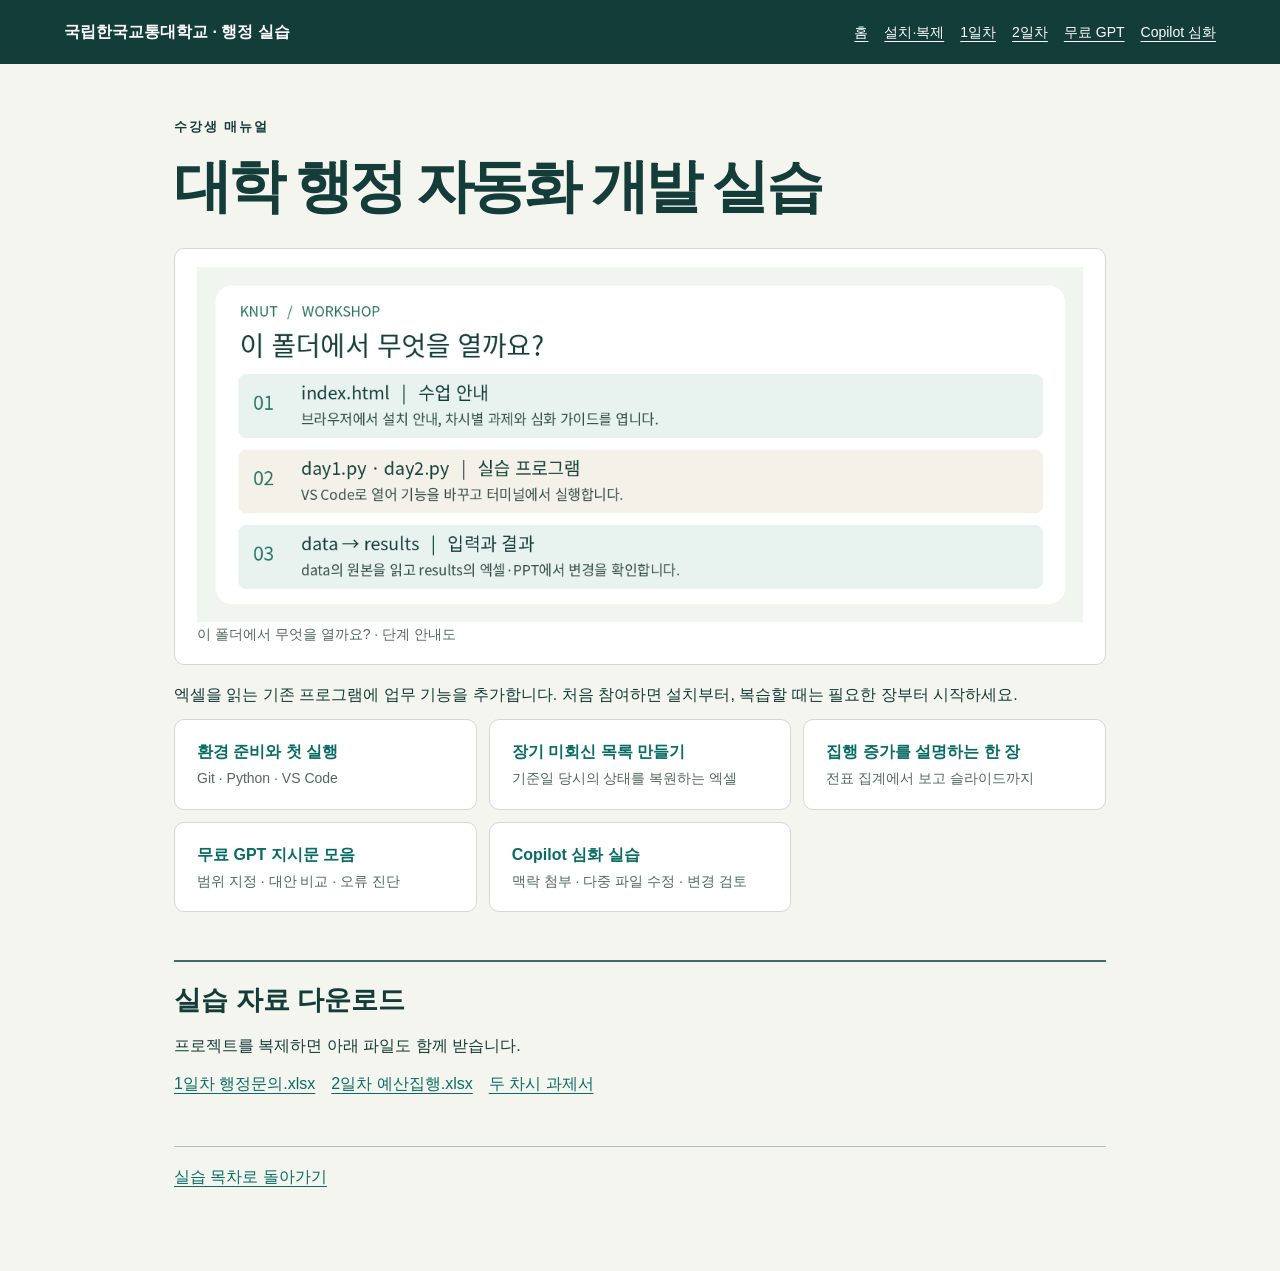
==== index.html @ 714469e1 "교통대 AI 실습 프로젝트 업로드" ====
<!doctype html><html lang="ko"><meta charset="utf-8"><meta name="viewport" content="width=device-width,initial-scale=1"><title>대학 행정 자동화 개발 실습 · 교통대 실습</title><link rel="stylesheet" href="assets/manual.css"><header><b>국립한국교통대학교 · 행정 실습</b><nav aria-label="목차"><a href="index.html">홈</a><a href="setup.html">설치·복제</a><a href="day1.html">1일차</a><a href="day2.html">2일차</a><a href="gpt.html">무료 GPT</a><a href="copilot.html">Copilot 심화</a></nav></header><main><span class="k">수강생 매뉴얼</span><h1>대학 행정 자동화 개발 실습</h1><figure><a href="assets/course-map.png"><img loading="lazy" src="assets/course-map.png" alt="이 폴더에서 무엇을 열까요?"></a><figcaption>이 폴더에서 무엇을 열까요? · 단계 안내도</figcaption></figure><p>엑셀을 읽는 기존 프로그램에 업무 기능을 추가합니다. 처음 참여하면 설치부터, 복습할 때는 필요한 장부터 시작하세요.</p><div class="grid"><a class="card" href="setup.html">환경 준비와 첫 실행<small>Git · Python · VS Code</small></a><a class="card" href="day1.html">장기 미회신 목록 만들기<small>기준일 당시의 상태를 복원하는 엑셀</small></a><a class="card" href="day2.html">집행 증가를 설명하는 한 장<small>전표 집계에서 보고 슬라이드까지</small></a><a class="card" href="gpt.html">무료 GPT 지시문 모음<small>범위 지정 · 대안 비교 · 오류 진단</small></a><a class="card" href="copilot.html">Copilot 심화 실습<small>맥락 첨부 · 다중 파일 수정 · 변경 검토</small></a></div><p id="repo-link"></p><h2>실습 자료 다운로드</h2><p>프로젝트를 복제하면 아래 파일도 함께 받습니다.</p><a download href="data/01_행정문의.xlsx">1일차 행정문의.xlsx</a>　<a download href="data/02_예산집행.xlsx">2일차 예산집행.xlsx</a>　<a download href="과제서.md">두 차시 과제서</a><footer><a href="index.html">실습 목차로 돌아가기</a></footer></main><script src="assets/copy.js"></script></html>
---- assets/manual.css ----
*{box-sizing:border-box}html{scroll-behavior:smooth}body{margin:0;background:#f5f5ef;color:#143c39;font:16px/1.75 'Malgun Gothic','Noto Sans CJK KR',sans-serif;word-break:keep-all;overflow-wrap:anywhere}header{background:#123d38;color:white;padding:18px max(5vw,24px);display:flex;gap:16px;align-items:center;flex-wrap:wrap}header a{color:white}nav{margin-left:auto;display:flex;flex-wrap:wrap;gap:16px;font-size:14px}a{color:#096c64;text-underline-offset:4px}main{max-width:980px;margin:auto;padding:48px 24px 80px}h1{font-size:clamp(32px,6vw,58px);letter-spacing:-.065em;line-height:1.18;margin:12px 0 28px}h2{margin:48px 0 12px;border-top:2px solid #426b60;padding-top:20px;font-size:27px;line-height:1.4}h3{margin:26px 0 6px}p{margin:10px 0}blockquote,figure,.card,pre{background:white;border:1px solid #d0dad0;border-radius:10px;padding:18px 22px;margin:16px 0}blockquote{border-left:5px solid #d1a138}pre{background:#123d38;color:white;white-space:pre-wrap;overflow-wrap:anywhere;padding-right:72px;position:relative;font-size:15px}button{cursor:pointer;border:1px solid #8ba59d;color:inherit;background:transparent;border-radius:5px;position:absolute;right:8px;top:8px;padding:5px}figure img{max-width:100%;height:auto;display:block}figcaption,small{font-size:14px;color:#52685d}.grid{display:grid;grid-template-columns:repeat(auto-fit,minmax(230px,1fr));gap:12px}.card{margin:0;font-weight:bold;text-decoration:none}.card small{display:block;font-weight:normal}li{margin-bottom:7px}code{font-family:Consolas,monospace}table{border-collapse:collapse}th,td{border-bottom:1px solid #ced8ce;padding:8px}footer{margin-top:48px;border-top:1px solid #afbfb2;padding-top:16px}.k{letter-spacing:.14em;font-size:13px;font-weight:bold}
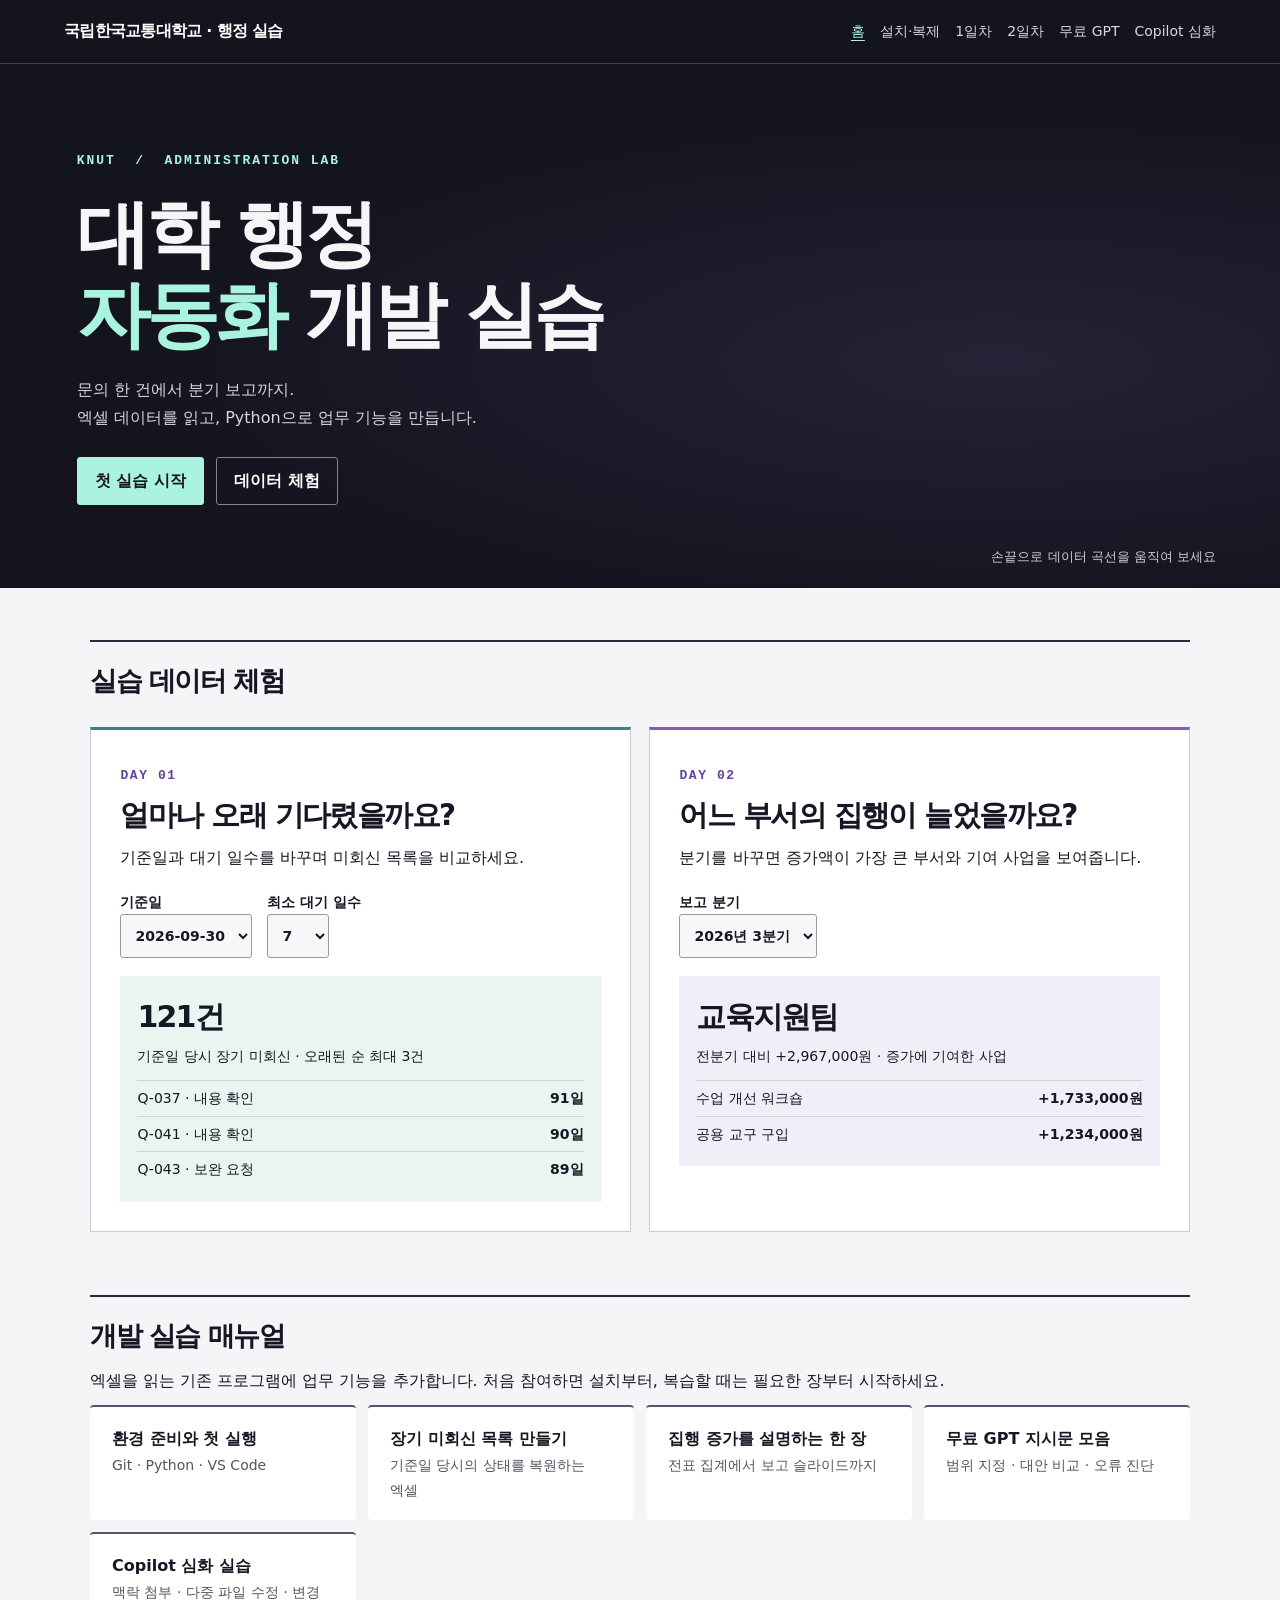
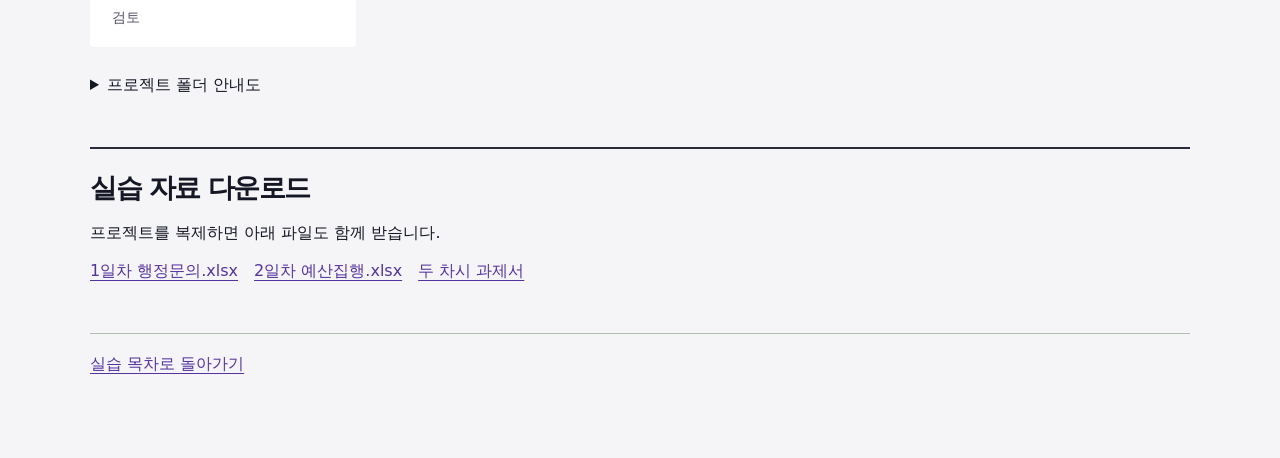
==== commit 06abac55: "교통대 학습사이트 인터랙티브 실습 추가" ====
--- a/index.html
+++ b/index.html
@@ -1 +1 @@
-<!doctype html><html lang="ko"><meta charset="utf-8"><meta name="viewport" content="width=device-width,initial-scale=1"><title>대학 행정 자동화 개발 실습 · 교통대 실습</title><link rel="stylesheet" href="assets/manual.css"><header><b>국립한국교통대학교 · 행정 실습</b><nav aria-label="목차"><a href="index.html">홈</a><a href="setup.html">설치·복제</a><a href="day1.html">1일차</a><a href="day2.html">2일차</a><a href="gpt.html">무료 GPT</a><a href="copilot.html">Copilot 심화</a></nav></header><main><span class="k">수강생 매뉴얼</span><h1>대학 행정 자동화 개발 실습</h1><figure><a href="assets/course-map.png"><img loading="lazy" src="assets/course-map.png" alt="이 폴더에서 무엇을 열까요?"></a><figcaption>이 폴더에서 무엇을 열까요? · 단계 안내도</figcaption></figure><p>엑셀을 읽는 기존 프로그램에 업무 기능을 추가합니다. 처음 참여하면 설치부터, 복습할 때는 필요한 장부터 시작하세요.</p><div class="grid"><a class="card" href="setup.html">환경 준비와 첫 실행<small>Git · Python · VS Code</small></a><a class="card" href="day1.html">장기 미회신 목록 만들기<small>기준일 당시의 상태를 복원하는 엑셀</small></a><a class="card" href="day2.html">집행 증가를 설명하는 한 장<small>전표 집계에서 보고 슬라이드까지</small></a><a class="card" href="gpt.html">무료 GPT 지시문 모음<small>범위 지정 · 대안 비교 · 오류 진단</small></a><a class="card" href="copilot.html">Copilot 심화 실습<small>맥락 첨부 · 다중 파일 수정 · 변경 검토</small></a></div><p id="repo-link"></p><h2>실습 자료 다운로드</h2><p>프로젝트를 복제하면 아래 파일도 함께 받습니다.</p><a download href="data/01_행정문의.xlsx">1일차 행정문의.xlsx</a>　<a download href="data/02_예산집행.xlsx">2일차 예산집행.xlsx</a>　<a download href="과제서.md">두 차시 과제서</a><footer><a href="index.html">실습 목차로 돌아가기</a></footer></main><script src="assets/copy.js"></script></html>+<!doctype html><html lang="ko"><meta charset="utf-8"><meta name="viewport" content="width=device-width,initial-scale=1"><title>대학 행정 자동화 개발 실습 · 교통대 실습</title><link rel="stylesheet" href="assets/manual.css"><link rel="stylesheet" href="assets/studio/theme.css"><header><b>국립한국교통대학교 · 행정 실습</b><nav aria-label="목차"><a href="index.html" aria-current="page">홈</a><a href="setup.html">설치·복제</a><a href="day1.html">1일차</a><a href="day2.html">2일차</a><a href="gpt.html">무료 GPT</a><a href="copilot.html">Copilot 심화</a></nav></header><main class="home"><section class="hero"><div class="weave" aria-hidden="true"><canvas></canvas></div><div class="heroText"><span class="k">KNUT &nbsp;/&nbsp; ADMINISTRATION LAB</span><h1>대학 행정<br><em>자동화</em> 개발 실습</h1><p>문의 한 건에서 분기 보고까지.<br>엑셀 데이터를 읽고, Python으로 업무 기능을 만듭니다.</p><div class="actions"><a href="setup.html">첫 실습 시작</a><a href="#studio">데이터 체험</a></div></div><span class="gesture">손끝으로 데이터 곡선을 움직여 보세요</span></section><div class="content"><section id="studio"><h2>실습 데이터 체험</h2><div class="demos"><section class="demo" data-lab="1"><small>DAY 01</small><h3>얼마나 오래 기다렸을까요?</h3><p>기준일과 대기 일수를 바꾸며 미회신 목록을 비교하세요.</p><div class="controls"><label>기준일 <select id="asof"><option>2026-09-15</option><option selected>2026-09-30</option></select></label><label>최소 대기 일수 <select id="days"><option>7</option><option>8</option><option>10</option></select></label></div><div class="result" aria-live="polite"></div><noscript>결과를 계산하려면 JavaScript를 켜세요.</noscript></section><section class="demo" data-lab="2"><small>DAY 02</small><h3>어느 부서의 집행이 늘었을까요?</h3><p>분기를 바꾸면 증가액이 가장 큰 부서와 기여 사업을 보여줍니다.</p><div class="controls"><label>보고 분기 <select id="quarter"><option value="2">2026년 2분기</option><option value="3" selected>2026년 3분기</option></select></label></div><div class="result" aria-live="polite"></div><noscript>결과를 계산하려면 JavaScript를 켜세요.</noscript></section></div></section><h2>개발 실습 매뉴얼</h2><p>엑셀을 읽는 기존 프로그램에 업무 기능을 추가합니다. 처음 참여하면 설치부터, 복습할 때는 필요한 장부터 시작하세요.</p><div class="grid"><a class="card" href="setup.html">환경 준비와 첫 실행<small>Git · Python · VS Code</small></a><a class="card" href="day1.html">장기 미회신 목록 만들기<small>기준일 당시의 상태를 복원하는 엑셀</small></a><a class="card" href="day2.html">집행 증가를 설명하는 한 장<small>전표 집계에서 보고 슬라이드까지</small></a><a class="card" href="gpt.html">무료 GPT 지시문 모음<small>범위 지정 · 대안 비교 · 오류 진단</small></a><a class="card" href="copilot.html">Copilot 심화 실습<small>맥락 첨부 · 다중 파일 수정 · 변경 검토</small></a></div><details><summary>프로젝트 폴더 안내도</summary><figure><a href="assets/course-map.png"><img loading="lazy" src="assets/course-map.png" alt="이 폴더에서 무엇을 열까요?"></a><figcaption>이 폴더에서 무엇을 열까요? · 단계 안내도</figcaption></figure></details><p id="repo-link"></p><h2>실습 자료 다운로드</h2><p>프로젝트를 복제하면 아래 파일도 함께 받습니다.</p><a download href="data/01_행정문의.xlsx">1일차 행정문의.xlsx</a>　<a download href="data/02_예산집행.xlsx">2일차 예산집행.xlsx</a>　<a download href="과제서.md">두 차시 과제서</a><footer><a href="index.html">실습 목차로 돌아가기</a></footer></div></main><script defer src="assets/studio/data.js"></script><script defer src="assets/studio/lab.js"></script><script defer src="assets/studio/weave.js"></script><script src="assets/copy.js"></script></html>
--- a/assets/studio/theme.css
+++ b/assets/studio/theme.css
@@ -0,0 +1,13 @@
+:root{--ink:#151724;--mint:#a9f3df;--violet:#7850cf;--line:#c8cbd3;--paper:#f5f5f7}
+body{background:var(--paper);color:var(--ink);font-family:"Malgun Gothic",system-ui,sans-serif}
+header{background:#13141d;color:#fff;padding:15px max(5vw,20px);border-bottom:1px solid #43444e}
+header b{letter-spacing:-.045em}nav{gap:5px 15px}nav a{color:#d7d8dd;text-decoration:none;padding:4px 0}nav a[aria-current],nav a:hover{color:var(--mint);text-decoration:underline}
+a{color:#54339f}a:focus-visible,button:focus-visible,select:focus-visible,summary:focus-visible{outline:3px solid #ac7cf7;outline-offset:3px}
+main{max-width:1050px}h1,h2,h3{letter-spacing:-.055em}h2{border-color:#292b39}.k,.demo small{font:700 13px/1.6 ui-monospace,monospace;letter-spacing:.12em;color:#61439a}
+figure,.card,blockquote,pre{border-radius:4px}blockquote{border-left-color:var(--violet)}pre{color:#f3f3f5;background:#202230;border:0}pre button{color:#deffe8;border-color:#82968c}.card{border:0;border-top:2px solid #55566c;background:#fff;color:var(--ink)}.card:hover{border-color:var(--violet);color:#673dae}.card small,figcaption{color:#525462}
+.home{max-width:none;padding:0}.hero{position:relative;isolation:isolate;overflow:hidden;min-height:clamp(465px,41vw,625px);display:flex;align-items:center;background:radial-gradient(ellipse at 78% 57%,#262237,#13141e 63%);color:#f6f6f9}
+.weave{position:absolute;inset:0 -4% 0 37%;touch-action:pan-y}.weave canvas{width:100%;height:100%;display:block}
+.heroText{pointer-events:none;position:relative;padding:54px 0 56px max(6vw,24px);width:55%}.heroText .k{color:var(--mint);letter-spacing:.15em}.hero h1{font-size:clamp(52px,5.7vw,90px);line-height:1.12;margin:20px 0}.hero em{color:var(--mint);font-style:normal}.hero p{color:#d7d6df}.actions{display:flex;gap:12px;margin-top:25px}.actions a{pointer-events:auto;padding:9px 17px;border:1px solid #858491;border-radius:3px;color:#fff;font-weight:bold;text-decoration:none}.actions a:first-child{color:var(--ink);background:var(--mint);border-color:var(--mint)}.gesture{position:absolute;bottom:20px;right:5vw;font-size:13px;color:#d1ccdc;pointer-events:none}
+.content{width:min(1100px,90%);margin:auto;padding:4px 0 80px}.demos{display:grid;grid-template-columns:1fr 1fr;gap:18px}.demo{padding:clamp(16px,2.3vw,30px);background:#fff;border:1px solid var(--line);border-top:3px solid #815dc1;margin:15px 0;min-width:0}.demo[data-lab="1"]{border-top-color:#31877c}.demo h3{font-size:clamp(21px,2.3vw,30px);line-height:1.3;margin:8px 0}.demo p{font-size:16px}.controls{display:flex;flex-wrap:wrap;gap:8px 15px;align-items:end;margin:18px 0}.controls label{font-size:14px;font-weight:700}.controls select{display:block;padding:8px 10px;min-height:44px;background:#f7f7fa;border:1px solid #9398a2;color:var(--ink);font:inherit;border-radius:3px}.result{background:#f1eef8;padding:15px 17px}.demo[data-lab="1"] .result{background:#e8f5f0}.result strong{font-size:30px;letter-spacing:-.06em}.result p{font-size:14px;margin:0}.result ul{padding:0;margin:12px 0 0}.result li{display:flex;justify-content:space-between;gap:10px;border-top:1px solid #ccd3d2;padding:5px 0;margin:0;font-size:14px}.result li b{white-space:nowrap}.content details{margin:24px 0}.content summary{cursor:pointer}
+@media(max-width:760px){header{gap:5px}nav{width:100%;margin:0;gap:1px 13px}nav a{padding:5px 0}.hero{display:flex;flex-direction:column;align-items:stretch;min-height:0}.heroText{width:100%;padding:28px 6vw 5px}.hero h1{font-size:clamp(42px,10.8vw,69px);margin:12px 0}.hero p{margin:7px 0}.actions{margin-top:16px}.weave{position:relative;inset:auto;order:2;height:clamp(165px,46vw,275px)}.gesture{z-index:1;bottom:6px}.demos{grid-template-columns:1fr;gap:0}.demo{margin:8px 0}.content{width:90%}main:not(.home){padding:26px 5vw 56px}h2{font-size:24px;margin-top:32px}}
+@media(prefers-reduced-motion:reduce){html{scroll-behavior:auto}}
